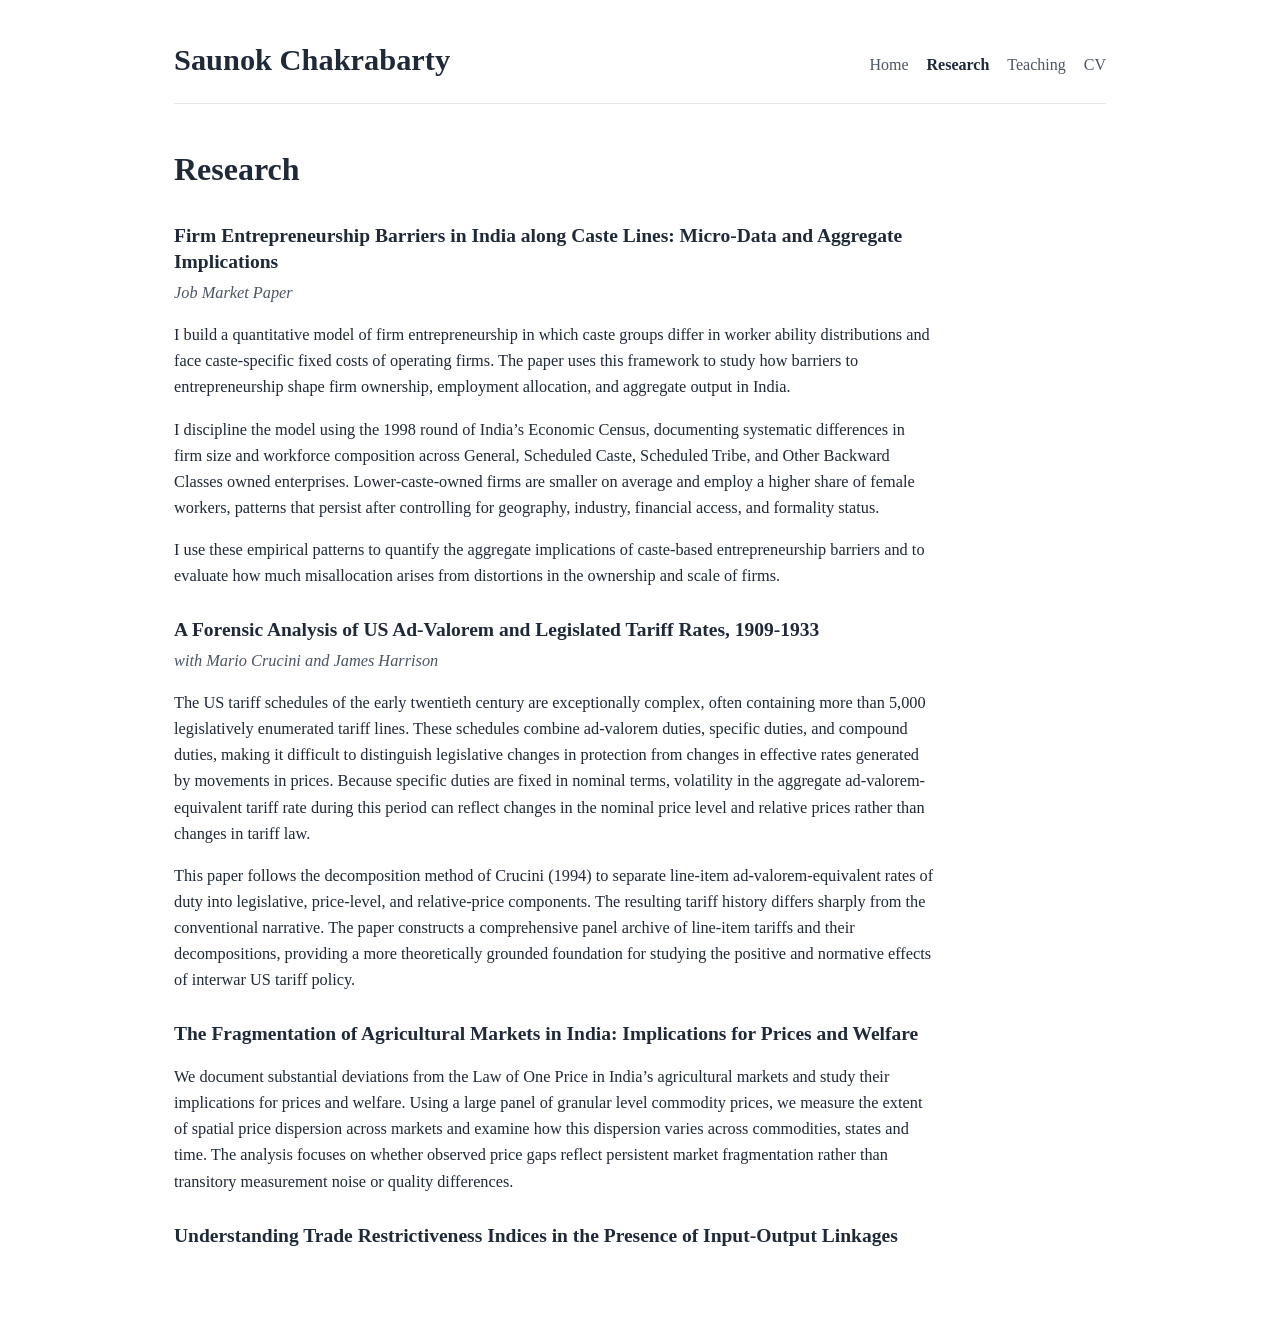
==== research.html @ bd4adfef "Add files via upload" ====
<!doctype html>
<html lang="en">
<head>
  <meta charset="utf-8" />
  <meta name="viewport" content="width=device-width, initial-scale=1" />
  <title>Research | Saunok Chakrabarty</title>
  <link rel="stylesheet" href="styles.css" />
</head>
<body>
  <main class="page">
    <header class="site-header">
      <a class="brand" href="index.html">Saunok Chakrabarty</a>
      <nav aria-label="Primary navigation">
        <a href="index.html">Home</a>
        <a href="research.html" aria-current="page">Research</a>
        <a href="teaching.html">Teaching</a>
        <a href="cv.pdf">CV</a>
      </nav>
    </header>

    <h1>Research</h1>

    <article class="research-item">
      <h2>Firm Entrepreneurship Barriers in India along Caste Lines: Micro-Data and Aggregate Implications</h2>
      <p class="paper-status">Job Market Paper</p>
      <p>
        I build a quantitative model of firm entrepreneurship in which caste groups differ in worker ability distributions and face caste-specific fixed costs of operating firms. The paper uses this framework to study how barriers to entrepreneurship shape firm ownership, employment allocation, and aggregate output in India.
      </p>
      <p>
        I discipline the model using the 1998 round of India’s Economic Census, documenting systematic differences in firm size and workforce composition across General, Scheduled Caste, Scheduled Tribe, and Other Backward Classes owned enterprises. Lower-caste-owned firms are smaller on average and employ a higher share of female workers, patterns that persist after controlling for geography, industry, financial access, and formality status.
      </p>
      <p>
        I use these empirical patterns to quantify the aggregate implications of caste-based entrepreneurship barriers and to evaluate how much misallocation arises from distortions in the ownership and scale of firms.
      </p>
    </article>
    <article class="research-item">
      <h2>A Forensic Analysis of US Ad-Valorem and Legislated Tariff Rates, 1909-1933</h2>
      <p class="paper-status">with <em>Mario Crucini</em> and <em>James Harrison</em></p>
      <p>
        The US tariff schedules of the early twentieth century are exceptionally complex, often containing more than 5,000 legislatively enumerated tariff lines. These schedules combine ad-valorem duties, specific duties, and compound duties, making it difficult to distinguish legislative changes in protection from changes in effective rates generated by movements in prices. Because specific duties are fixed in nominal terms, volatility in the aggregate ad-valorem-equivalent tariff rate during this period can reflect changes in the nominal price level and relative prices rather than changes in tariff law.
      </p>
      <p>
        This paper follows the decomposition method of Crucini (1994) to separate line-item ad-valorem-equivalent rates of duty into legislative, price-level, and relative-price components. The resulting tariff history differs sharply from the conventional narrative. The paper constructs a comprehensive panel archive of line-item tariffs and their decompositions, providing a more theoretically grounded foundation for studying the positive and normative effects of interwar US tariff policy.
      </p>
    </article>

    <article class="research-item">
      <h2>The Fragmentation of Agricultural Markets in India: Implications for Prices and Welfare</h2>
      <p>
        We document substantial deviations from the Law of One Price in India’s agricultural markets and study their implications for prices and welfare. Using a large panel of granular level commodity prices, we measure the extent of spatial price dispersion across markets and examine how this dispersion varies across commodities, states and time. The analysis focuses on whether observed price gaps reflect persistent market fragmentation rather than transitory measurement noise or quality differences.
      </p>
    </article>

    <article class="research-item">
      <h2>Understanding Trade Restrictiveness Indices in the Presence of Input-Output Linkages</h2>
    </article>

  </main>
</body>
</html>
---- styles.css ----
:root {
  --text: #1f2937;
  --muted: #4b5563;
  --border: #e5e7eb;
  --link: #1d4ed8;
  --bg: #ffffff;
}

* { box-sizing: border-box; }
html, body { margin: 0; padding: 0; background: var(--bg); color: var(--text); }
body {
  font-family: Georgia, "Times New Roman", Times, serif;
  line-height: 1.6;
}

a { color: var(--link); text-decoration: none; }
a:hover { text-decoration: underline; }

.page {
  max-width: 980px;
  margin: 0 auto;
  padding: 36px 24px 72px;
}

.site-header {
  display: flex;
  justify-content: space-between;
  align-items: baseline;
  gap: 24px;
  border-bottom: 1px solid var(--border);
  padding-bottom: 18px;
  margin-bottom: 40px;
}

.brand {
  font-size: 1.9rem;
  font-weight: 600;
  color: var(--text);
}

nav {
  display: flex;
  flex-wrap: wrap;
  gap: 18px;
}

nav a {
  color: var(--muted);
}

nav a[aria-current="page"] {
  color: var(--text);
  font-weight: 600;
}

.intro {
  display: grid;
  grid-template-columns: 280px minmax(0, 1fr);
  gap: 36px;
  align-items: start;
}

.photo img {
  width: 100%;
  height: auto;
  display: block;
  border-radius: 10px;
}

.intro-text p {
  margin-top: 0;
  margin-bottom: 1.1rem;
  font-size: 1.08rem;
}

.links-block {
  margin-top: 22px;
  display: flex;
  gap: 18px;
  flex-wrap: wrap;
}

h1 {
  font-size: 2rem;
  margin: 0 0 16px;
}

.placeholder {
  color: var(--muted);
  font-size: 1.02rem;
}

@media (max-width: 760px) {
  .site-header {
    flex-direction: column;
    align-items: flex-start;
  }
  .intro {
    grid-template-columns: 1fr;
  }
  .photo {
    max-width: 360px;
  }
}

.research-item {
  margin-top: 28px;
  max-width: 760px;
}

.research-item h2 {
  font-size: 1.22rem;
  line-height: 1.35;
  margin: 0 0 4px;
}

.paper-status {
  margin: 0 0 14px;
  color: var(--muted);
  font-style: italic;
}

.research-item p {
  font-size: 1.02rem;
}
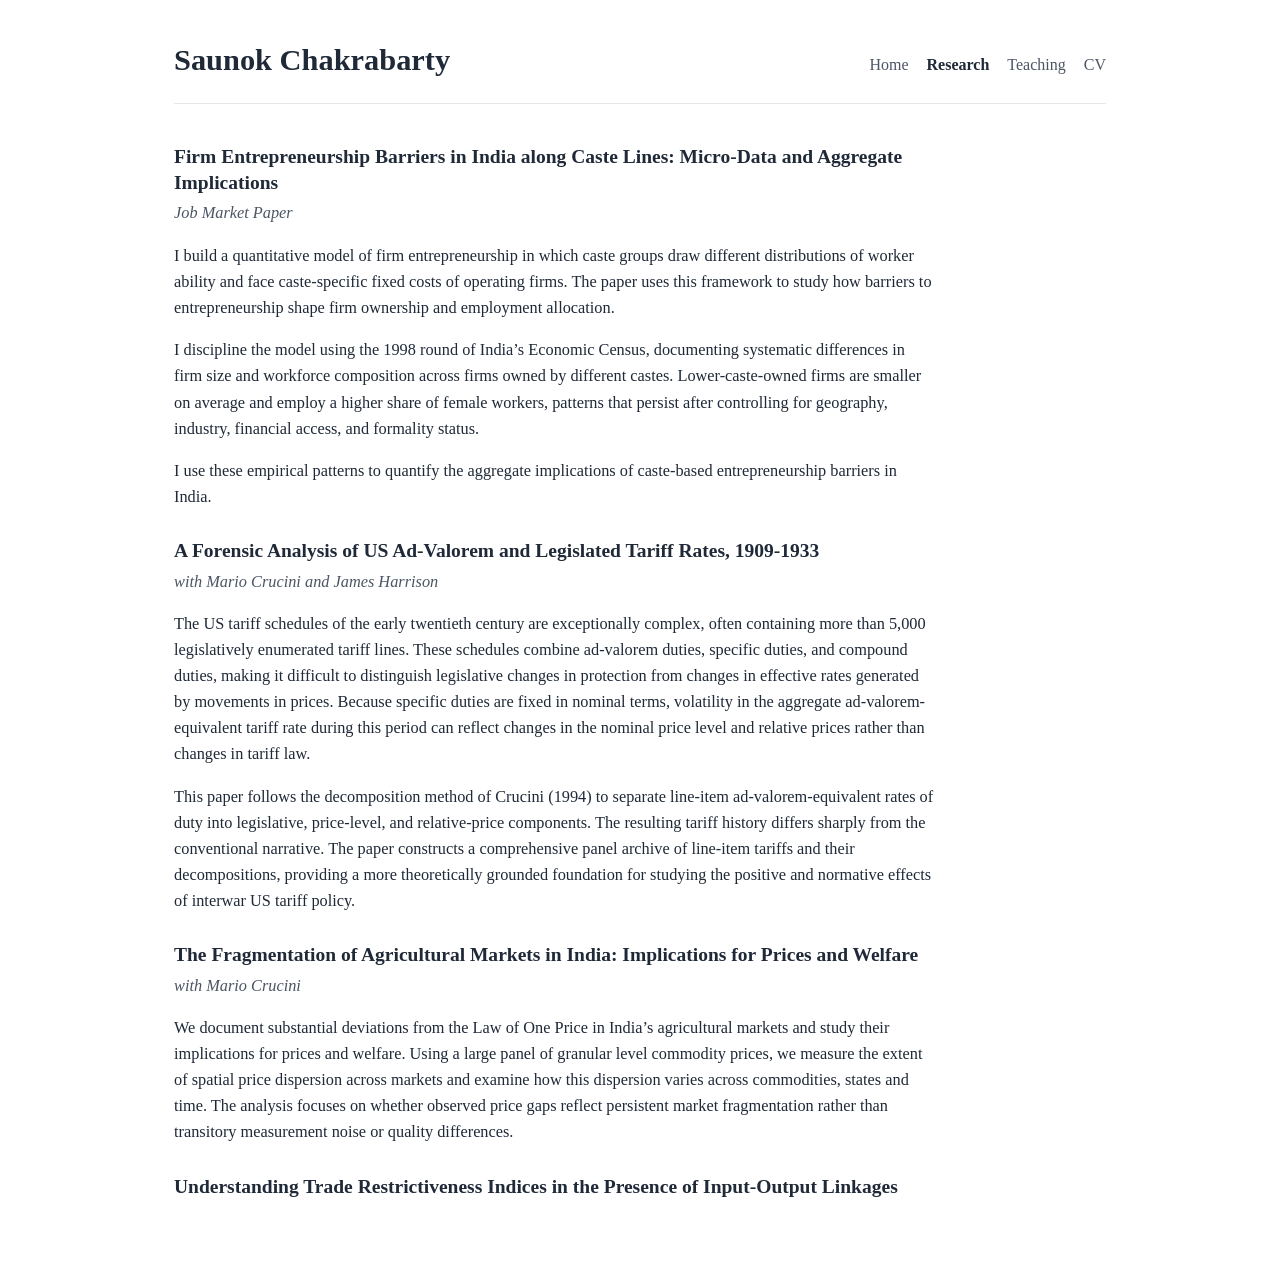
==== commit 72fbedc3: "Add files via upload" ====
--- a/research.html
+++ b/research.html
@@ -18,19 +18,17 @@
       </nav>
     </header>
 
-    <h1>Research</h1>
-
     <article class="research-item">
       <h2>Firm Entrepreneurship Barriers in India along Caste Lines: Micro-Data and Aggregate Implications</h2>
       <p class="paper-status">Job Market Paper</p>
       <p>
-        I build a quantitative model of firm entrepreneurship in which caste groups differ in worker ability distributions and face caste-specific fixed costs of operating firms. The paper uses this framework to study how barriers to entrepreneurship shape firm ownership, employment allocation, and aggregate output in India.
+        I build a quantitative model of firm entrepreneurship in which caste groups draw different distributions of worker ability and face caste-specific fixed costs of operating firms. The paper uses this framework to study how barriers to entrepreneurship shape firm ownership and employment allocation.
       </p>
       <p>
-        I discipline the model using the 1998 round of India’s Economic Census, documenting systematic differences in firm size and workforce composition across General, Scheduled Caste, Scheduled Tribe, and Other Backward Classes owned enterprises. Lower-caste-owned firms are smaller on average and employ a higher share of female workers, patterns that persist after controlling for geography, industry, financial access, and formality status.
+        I discipline the model using the 1998 round of India’s Economic Census, documenting systematic differences in firm size and workforce composition across firms owned by different castes. Lower-caste-owned firms are smaller on average and employ a higher share of female workers, patterns that persist after controlling for geography, industry, financial access, and formality status.
       </p>
       <p>
-        I use these empirical patterns to quantify the aggregate implications of caste-based entrepreneurship barriers and to evaluate how much misallocation arises from distortions in the ownership and scale of firms.
+        I use these empirical patterns to quantify the aggregate implications of caste-based entrepreneurship barriers in India.
       </p>
     </article>
     <article class="research-item">
@@ -46,6 +44,7 @@
 
     <article class="research-item">
       <h2>The Fragmentation of Agricultural Markets in India: Implications for Prices and Welfare</h2>
+      <p class="paper-status">with <em>Mario Crucini</em></p>
       <p>
         We document substantial deviations from the Law of One Price in India’s agricultural markets and study their implications for prices and welfare. Using a large panel of granular level commodity prices, we measure the extent of spatial price dispersion across markets and examine how this dispersion varies across commodities, states and time. The analysis focuses on whether observed price gaps reflect persistent market fragmentation rather than transitory measurement noise or quality differences.
       </p>
